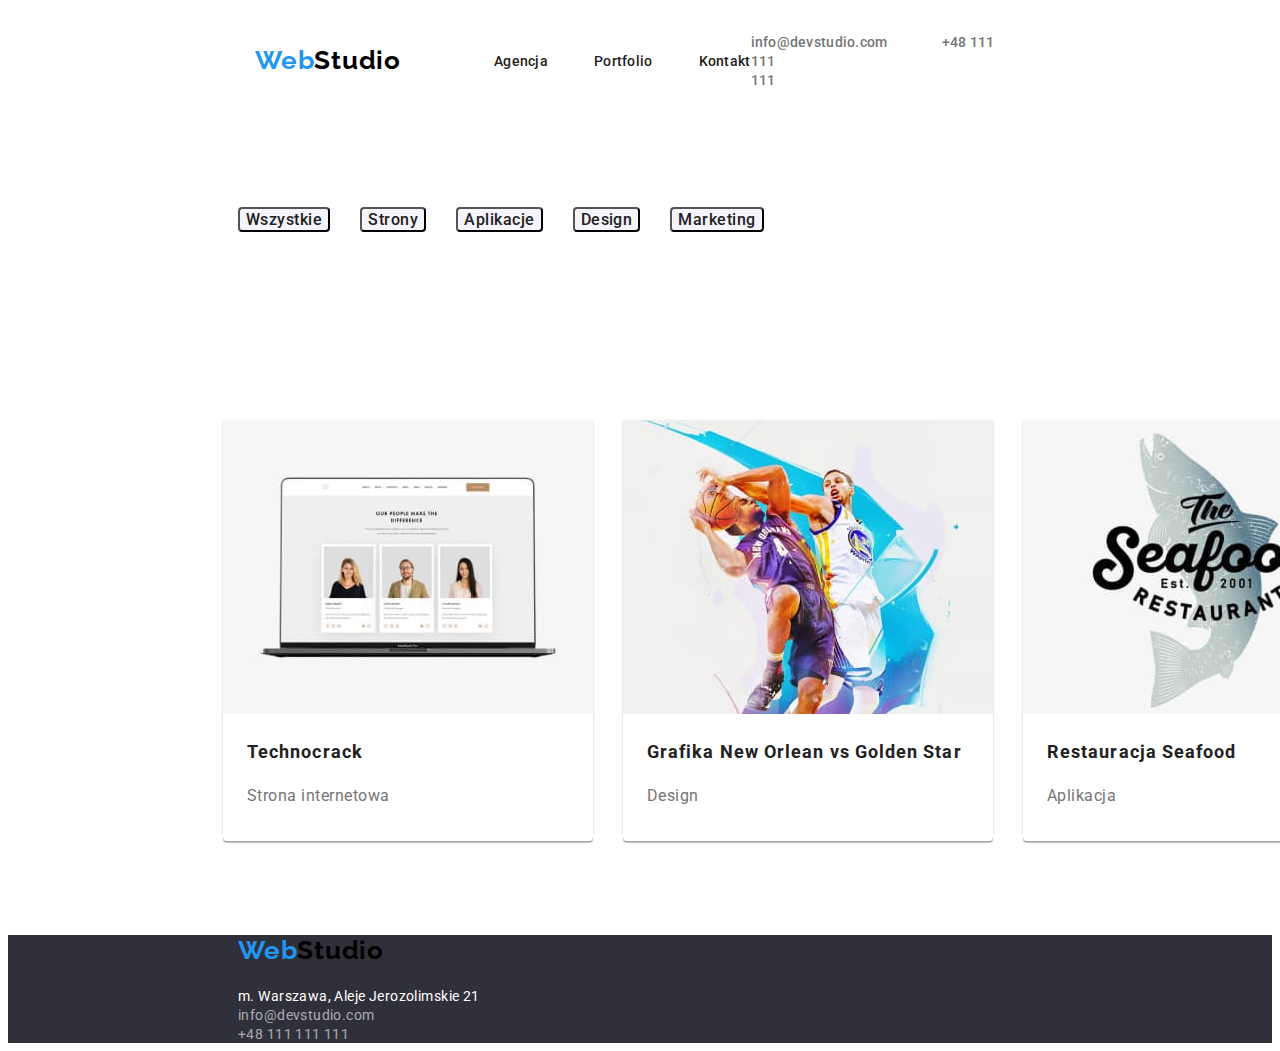
==== portfolio.html @ f0bede50 "Initial commit" ====
<!DOCTYPE html>
<html lang="en">

<head>
    <meta charset="UTF-8">
    <meta http-equiv="X-UA-Compatible" content="IE=edge">
    <meta name="viewport" content="width=device-width, initial-scale=1.0">
    <link rel="stylesheet" href="https://cdnjs.cloudflare.com/ajax/libs/modern-normalize/1.0.0/modern-normalize.min.css"
        integrity="sha512-ISS7cAi1PEhQ8jnbJpJZMd29NlhNj4AWYyLOSp2CE/CsHxTCu+r+t0D2yoJudVrd0/8fTVPUVDzY5Tvli75u/g=="
        crossorigin="anonymous">
    <link rel="stylesheet" href="css/styles.css">
    <link rel="preconnect" href="https://fonts.gstatic.com">
    <link href="https://fonts.googleapis.com/css2?family=Roboto:wght@400;500;700;900&display=swap" rel="stylesheet">
    <link rel="preconnect" href="https://fonts.gstatic.com">
    <link href="https://fonts.googleapis.com/css2?family=Raleway:wght@700&display=swap" rel="stylesheet">
    <title>Portfolio</title>
</head>

<body>

    <header class="header">
        <div class="container">
            <div class="navigation-logo">
                <a class="logo" href="index.html"><span class="web-item">Web</span><span
                        class="studio-item">Studio</span></a>
            </div>
    
            <nav class="first-navigation">
                <ul class="navigation">
                    <li class="navigation-list"><a class="sub-navigation" href="index.html">Agencja</a></li>
                    <li class="navigation-list"><a class="sub-navigation" href="portfolio.html">Portfolio</a></li>
                    <li class="navigation-list"><a class="sub-navigation" href="#">Kontakt</a></li>
                </ul>
            </nav>
            </nav>
            <div class="contacts">
    
                <a class="contacts-item" href="mailto:info@devstudio.com">info@devstudio.com</a>
                <a class="contacts-item" href="tel:+48111111111">+48 111 111 111</a>
            </div>
    
    
    
    </header>

<!-- BUTTON GROUP -->
<section class="section">
<div class="container">
    <ul class="btn-group">
        <li class="list"><a href="#"><button class="btn-item" type="button">Wszystkie</button></a></li>
        <li class="list"><a href="#"><button class="btn-item" type="button">Strony</button></a></li>
        <li class="list"><a href="#"><button class="btn-item" type="button">Aplikacje</button></a></li>
        <li class="list"><a href="#"><button class="btn-item" type="button">Design</button></a></li>
        <li class="list"><a href="#"><button class="btn-item" type="button">Marketing</button></a></li>
    </ul>
</div>
</section>
<!-- PROJECTS/IMAGES -->
<section class="section">
    <div>
        <ul class="item-list">
            <li class="image-list">
                <img class="image-projects" src="images/projects/comp.jpg" alt="laptop pokazuje trzy zdjęcia" width="370" height="294">
                <h3 class="projects-title">Technocrack</h3>
                <p class="projects-description">Strona internetowa</p>
            </li>

            <li class="image-list">
                <img class="image-projects" src="images/projects/basketball.jpg" alt="dwóch zawodników gra w koszykówkę" width="370" height="294">
                <h3 class="projects-title">Grafika New Orlean vs Golden Star</h3>
                <p class="projects-description">Design</p>
            </li>

            <li class="image-list">
                <img class="image-projects" src="images/projects/seafood.jpg" alt="logo ryby, restauracji z owocami morza " width="370" height="294">
                <h3 class="projects-title">Restauracja Seafood</h3>
                <p class="projects-description">Aplikacja</p>
            </li>

            <li class="image-list">
                <img class="image-projects" src="images/projects/headphones.jpg" alt="słuchawki" width="370" height="294">
                <h3 class="projects-title">Projekt Prime</h3>
                <p class="projects-description">Marketing</p>
            </li>

            <li class="image-list">
                <img class="image-projects" src="images/projects/boxes.jpg" alt="dwa pudełka" width="370" height="294">
                <h3 class="projects-title">Project Boxes</h3>
                <p class="projects-description">Aplikacja</p>
            </li>

            <li class="image-list">
                <img class="image-projects" src="images/projects/imac.jpg" alt="imac" width="370" height="294">
                <h3 class="projects-title">Inspiration has no Borders</h3>
                <p class="projects-description">Strona internetowa</p>
            </li>

            <li class="image-list">
                <img class="image-projects" src="images/projects/newspaper.jpg" alt="otwarte czasopismo" width="370" height="294">
                <h3 class="projects-title">Magazyn Limited Edition</h3>
                <p class="projects-description">Design</p>
            </li>

            <li class="image-list">
                <img class="image-projects" src="images/projects/label.jpg" alt="etykieta" width="370" height="294">
                <h3 class="projects-title">Project LAB</h3>
                <p class="projects-description">Marketing</p>
            </li>

            <li class="image-list">
                <img class="image-projects" src="images/projects/laptop.jpg" alt="rosnąca działalnoś gospodarcza" width="370" height="294">
                <h3 class="projects-title">Growing Business</h3>
                <p class="projects-description">Aplikacja</p>
            </li>
        </ul>
    </div>
</section>




<footer class="background-color-footer">
    <div class="footer-logo">
        <a class="logo" href="index.html"><span class="web-item">Web</span><span class="studio-item">Studio</span></a>
    </div>
    <section class="footer">
        <address class="bottom-adress">

            <ul class="adress">
                <li class="footer-list"><a class="adress-item map" href="https://goo.gl/maps/Lxkzra3BhB6dTE5c8"
                        target="_blank">m. Warszawa, Aleje Jerozolimskie 21</a></li>
                <li class="footer-list"><a class="adress-item" href="mailto:info@devstudio.com">info@devstudio.com</a>
                </li>
                <li class="footer-list"><a class="adress-item" href="tel:+48111111111">+48 111 111 111</a></li>
            </ul>
        </address>

</footer>
</section>

</div>

</body>

</html>
---- css/styles.css ----
:root {
  --main-font: 'Roboto', sans-serif;
  --secondary-font: 'Raleway', sans-serif;
  --main-color: #2196f3;
  /* ---dodatek--- */
  --secondar-color: #cd329a;
}

body {
  font-family: var(--main-font);
  background-color: #ffffff;
}
h1,
h2,
h3,
h4,
h5,
h6 {
  margin: 0;
}
ul,
ol {
  margin: 0;
  padding: 0;
}
p {
  padding: 0;
}
img {
  display: block;
}

.section {
  padding: 94px 215px;
} 
.container {
  /* display:flex; */
  width: 1200px;
  padding: 0 15px;
  align-items: center;
  margin: 0 auto;
}

/* === LOGO/HERO === */
.header .container {
  display: flex;
  align-items: center;
  padding-top: 24px;
  padding-bottom: 24px;
}
.navigation-logo {
  display: flex;
  align-items: center;
}
.logo {
  /* 
    position: absolute;  <-- co to robi? 
    width: 145px;
    height: 31px;
    left: 215px;
    top: 24px;  */

  font-family: var(--secondary-font);
  font-style: normal;
  font-weight: bold;
  font-size: 26px;
  line-height: 1.192;
  letter-spacing: 0.03em;
  text-decoration: none;
  margin-left: 215px;
  margin-right: 93px;
}
.web-item {
  color: var(--main-color);
}
.studio-item {
  color: #000000;
}
/* === END LOGO === */

/* === NAVIGATION === */

.sub-navigation {
  text-decoration: none;
  font-family: var(--main-font);
  font-style: normal;
  font-weight: 500;
  font-size: 14px;
  line-height: 1, 142;
  letter-spacing: 0.02em;
  color: #212121;
  display: flex;
}
.sub-navigation:hover,
.sub-navigation:focus {
  color: var(--main-color);
}
.sub-navigation:active {
  color: var(--secondar-color);
}
.navigation-list:not(:last-child) {
  margin-right: 46px;
}
.navigation {
  cursor: pointer;
  list-style-type: none;
  display: flex;
}

/* === END NAVIGATION === */

/* === CONTACTS ===  (zrobić konkretniejsze klasy - lepsza przejrzystość/modyfikalność kodu) */

.header .contacts {
  margin-left: auto;
}
.contacts {
  list-style-type: none;
  margin-right: 227px;
}
.contacts-item:not(:last-child) {
  margin-right: 50px;
}
.contacts-item {
  color: #757575;
  cursor: pointer;
  text-decoration: none;
  font-family: var(--main-font);
  font-style: normal;
  font-weight: 500;
  font-size: 14px;
  line-height: 1, 142;
  letter-spacing: 0.02em;
  margin-right: 227px;
}
.contacts-item:hover,
.contacts-item:focus {
  color: var(--main-color);
}
.contacts-item:active {
  color: var(--secondar-color);
}

/* === END CONTACTS === */

/* === ADRESS === */
.adress {
  list-style-type: none;
}
.adress-item {
  font-family: var(--main-font);
  font-style: normal;
  font-weight: normal;
  font-size: 14px;
  line-height: 1, 714;
  letter-spacing: 0.03em;
  color: rgba(255, 255, 255, 0.6);
  text-decoration: none;
}
.adress-item:hover,
.adress-item:focus {
  color: var(--main-color);
}
.adress-item:active {
  color: var(--secondar-color);
}
/* nadpisuje klasę "adress-item */
.map {
  font-family: var(--main-font);
  font-style: normal;
  font-weight: normal;
  font-size: 14px;
  line-height: 1, 714;
  letter-spacing: 0.03em;
  color: #ffffff;
}
/*--- DODATEK dla widoczności--- */
.background-color-footer {
  background-color: #2f303a;
}
/* === END ADRESS === */

/* === NAGŁÓWEK === */
.big-title .contacts {
  display: flex;
}
.btn-modal .container {
  display: flex;
  padding: 350px 700px 200px;
}
.main-title {
  font-family: var(--main-font);
  font-style: normal;
  font-weight: 900;
  font-size: 44px;
  line-height: 1, 363;
  text-align: center;
  letter-spacing: 0.06em;
  text-transform: uppercase;
  color: #ffffff;
  display: flex;
  padding: 200px 452px 280px;
}
.big-title {
  /*--- DODATEK dla widoczności--- */
  background-color: #2f303a;
  display: flex;
  align-items: center;
}
.btn-modal {
  padding: 350px 700px 200px;
}
.btn-group {
  display: flex;
  align-items: center;
}
.list:not(:last-child) {
  margin-right: 30px;
}
.btn {
  background: var(--main-color);
  box-shadow: 0px 4px 4px rgba(0, 0, 0, 0.15);
  border-radius: 4px;
  font-family: 'Roboto';
  font-style: normal;
  font-weight: bold;
  font-size: 16px;
  line-height: 1, 875;
  display: flex;
  align-items: center;
  text-align: center;
  letter-spacing: 0.06em;
  color: #ffffff;
  cursor: pointer;
  display: flex;
  align-items: center;
  padding: 10px 42px;
}
.btn:hover,
.btn:focus {
  background: var(--main-color);
}
.btn:active {
  background-color: var(--secondar-color);
}
/* === END NAGŁÓWEK === */

/* === 4X OPIS === */

.description .container {
  display: flex;
  padding: 774px 1474px 215px;
}
.description-list {
  list-style-type: none;
  display: flex;
}
.title-list:not(:last-child) {
  margin-right: 30px;
}
.title-text {
  font-family: var(--main-font);
  font-style: normal;
  font-weight: bold;
  font-size: 14px;
  line-height: 1, 142;
  letter-spacing: 0.03em;
  text-transform: uppercase;
  color: #212121;
}
.text {
  font-family: var(--main-font);
  font-style: normal;
  font-weight: normal;
  font-size: 14px;
  line-height: 1, 714;
  letter-spacing: 0.03em;
  color: #757575;
  margin-top: 10px;
}
/* === END 4X OPIS === */

/* === SECOND TITLE(S) === */
.second-title {
  font-family: var(--main-font);
  font-style: normal;
  font-weight: bold;
  font-size: 36px;
  line-height: 1, 166;
  text-align: center;
  letter-spacing: 0.03em;
  color: #212121;
  margin-bottom: 50px;
  padding-right: 624px;
  padding-left: 624px;
}
/* === END SECOND TITLE(S) === */

/* ===--- CZYM SIĘ ZAJMUJEMY (zdjęcia) /// ZESPÓŁ /// PROJECT/IMAGES---=== */

.item-list {
  list-style-type: none;
  display: flex;
  align-items: center;
}
.image-list:not(:last-child) {
  margin-right: 30px;
}
/* ===--- END CZYM SIĘ ZAJMUJEMY (zdjęcia) /// ZESPÓŁ /// PROJECT/IMAGES ---=== */

/* === ZESPÓŁ ===*/
.projects-title {
  padding-left: 24px;
}
.projects-description {
  padding-left: 24px;
}
.image {
  display: flex;
  align-items: center;
  margin-bottom: 30px;
}
.image-projects {
  margin-bottom: 20px;
}
.image-list {
  background-color: #fff;
  box-shadow: 0px 1px 3px rgba(0, 0, 0, 0.12), 0px 1px 1px rgba(0, 0, 0, 0.14),
    0px 2px 1px rgba(0, 0, 0, 0.2);
  border-radius: 0px 0px 4px 4px;
}
.third-title {
  font-family: var(--main-font);
  font-style: normal;
  font-weight: 500;
  font-size: 16px;
  line-height: 1, 187;
  text-align: center;
  letter-spacing: 0.03em;
  color: #212121;
  margin-bottom: 10px;
}
.worker {
  font-family: var(--main-font);
  font-style: normal;
  font-weight: normal;
  font-size: 16px;
  line-height: 1, 187;
  text-align: center;
  letter-spacing: 0.03em;
  color: #757575;
  padding-bottom: 10px;
}
.team {
  background-color: #f5f4fa;
  padding: 94px 695px;
}
/* === END ZESPÓŁ ===*/

/* === BUTTON GROUP === */
.btn-group {
  list-style-type: none;
}
.btn-item {
  background: #f5f4fa;
  border-radius: 4px;
  cursor: pointer;
  font-family: var(--main-font);
  font-style: normal;
  font-weight: 500;
  font-size: 16px;
  line-height: 1, 625;
  text-align: center;
  letter-spacing: 0.03em;
  color: #212121;
}
.btn-item:hover,
.btn-item:focus {
  background-color: var(--main-color);
}
.btn-item:active {
  background-color: var(--secondar-color);
}
/* === END BUTTON GROUP === */

/* PROJECTS/IMAGES */
.image-projects {
  width: 370px;
  height: 294px;
}
.projects-title {
  font-family: var(--main-font);
  font-style: normal;
  font-weight: bold;
  font-size: 18px;
  line-height: 2;
  letter-spacing: 0.06em;
  color: #212121;
  margin-bottom: 4px;
}
.projects-description {
  font-family: var(--main-font);
  font-style: normal;
  font-weight: normal;
  font-size: 16px;
  line-height: 1, 875;
  letter-spacing: 0.03em;
  color: #757575;
  padding-bottom: 20px;
}
/* END PROJECTS/IMAGES */

/* ===== FOOTER ===== */
.footer-logo {
  padding-left: 15px;
  margin-bottom: 20px;
}
.adress {
  padding-left: 15px;
  margin-left: 215px;
}
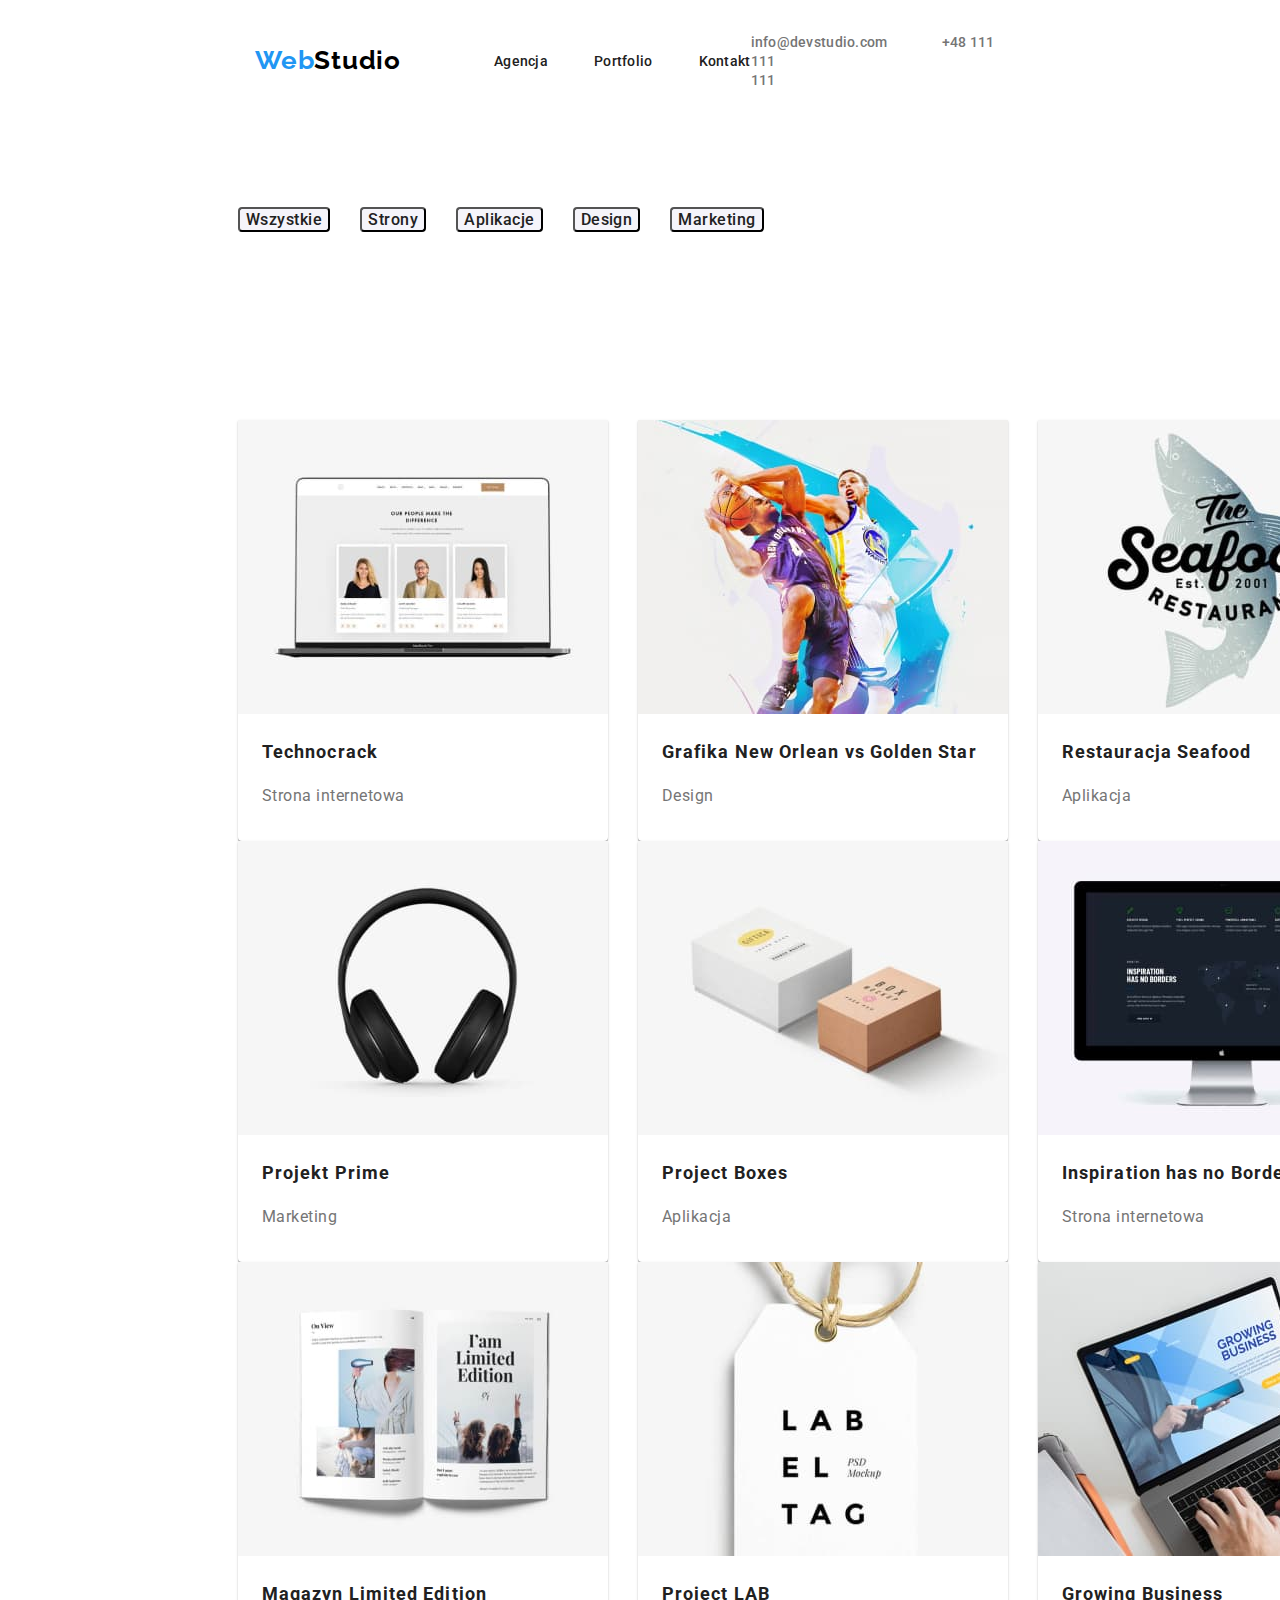
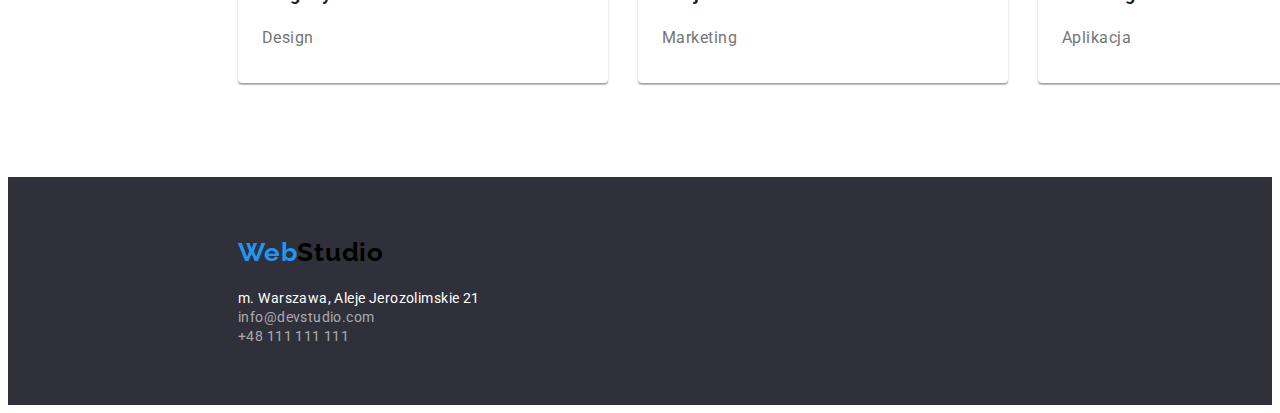
==== commit d2aa077d: "changes position css/flex wrap" ====
--- a/portfolio.html
+++ b/portfolio.html
@@ -40,7 +40,7 @@
             </div>
     
     
-    
+   
     </header>
 
 <!-- BUTTON GROUP -->
@@ -57,7 +57,7 @@
 </section>
 <!-- PROJECTS/IMAGES -->
 <section class="section">
-    <div>
+    <div class="container"> 
         <ul class="item-list">
             <li class="image-list">
                 <img class="image-projects" src="images/projects/comp.jpg" alt="laptop pokazuje trzy zdjęcia" width="370" height="294">
@@ -135,9 +135,9 @@
             </ul>
         </address>
 
+
+</section>
 </footer>
-</section>
-
 </div>
 
 </body>
--- a/css/styles.css
+++ b/css/styles.css
@@ -181,13 +181,6 @@
 /* === END ADRESS === */
 
 /* === NAGŁÓWEK === */
-.big-title .contacts {
-  display: flex;
-}
-.btn-modal .container {
-  display: flex;
-  padding: 350px 700px 200px;
-}
 .main-title {
   font-family: var(--main-font);
   font-style: normal;
@@ -199,7 +192,7 @@
   text-transform: uppercase;
   color: #ffffff;
   display: flex;
-  padding: 200px 452px 280px;
+  padding: 200px 452px 30px;
 }
 .big-title {
   /*--- DODATEK dla widoczności--- */
@@ -208,11 +201,11 @@
   align-items: center;
 }
 .btn-modal {
-  padding: 350px 700px 200px;
+  padding: 0 700px 200px 700px;
+  display: flex;
 }
 .btn-group {
   display: flex;
-  align-items: center;
 }
 .list:not(:last-child) {
   margin-right: 30px;
@@ -302,6 +295,7 @@
   list-style-type: none;
   display: flex;
   align-items: center;
+  flex-wrap: wrap;
 }
 .image-list:not(:last-child) {
   margin-right: 30px;
@@ -413,9 +407,13 @@
 /* ===== FOOTER ===== */
 .footer-logo {
   padding-left: 15px;
+  padding-top: 60px;
   margin-bottom: 20px;
 }
 .adress {
   padding-left: 15px;
   margin-left: 215px;
 }
+.background-color-footer {
+  padding-bottom: 60px;
+}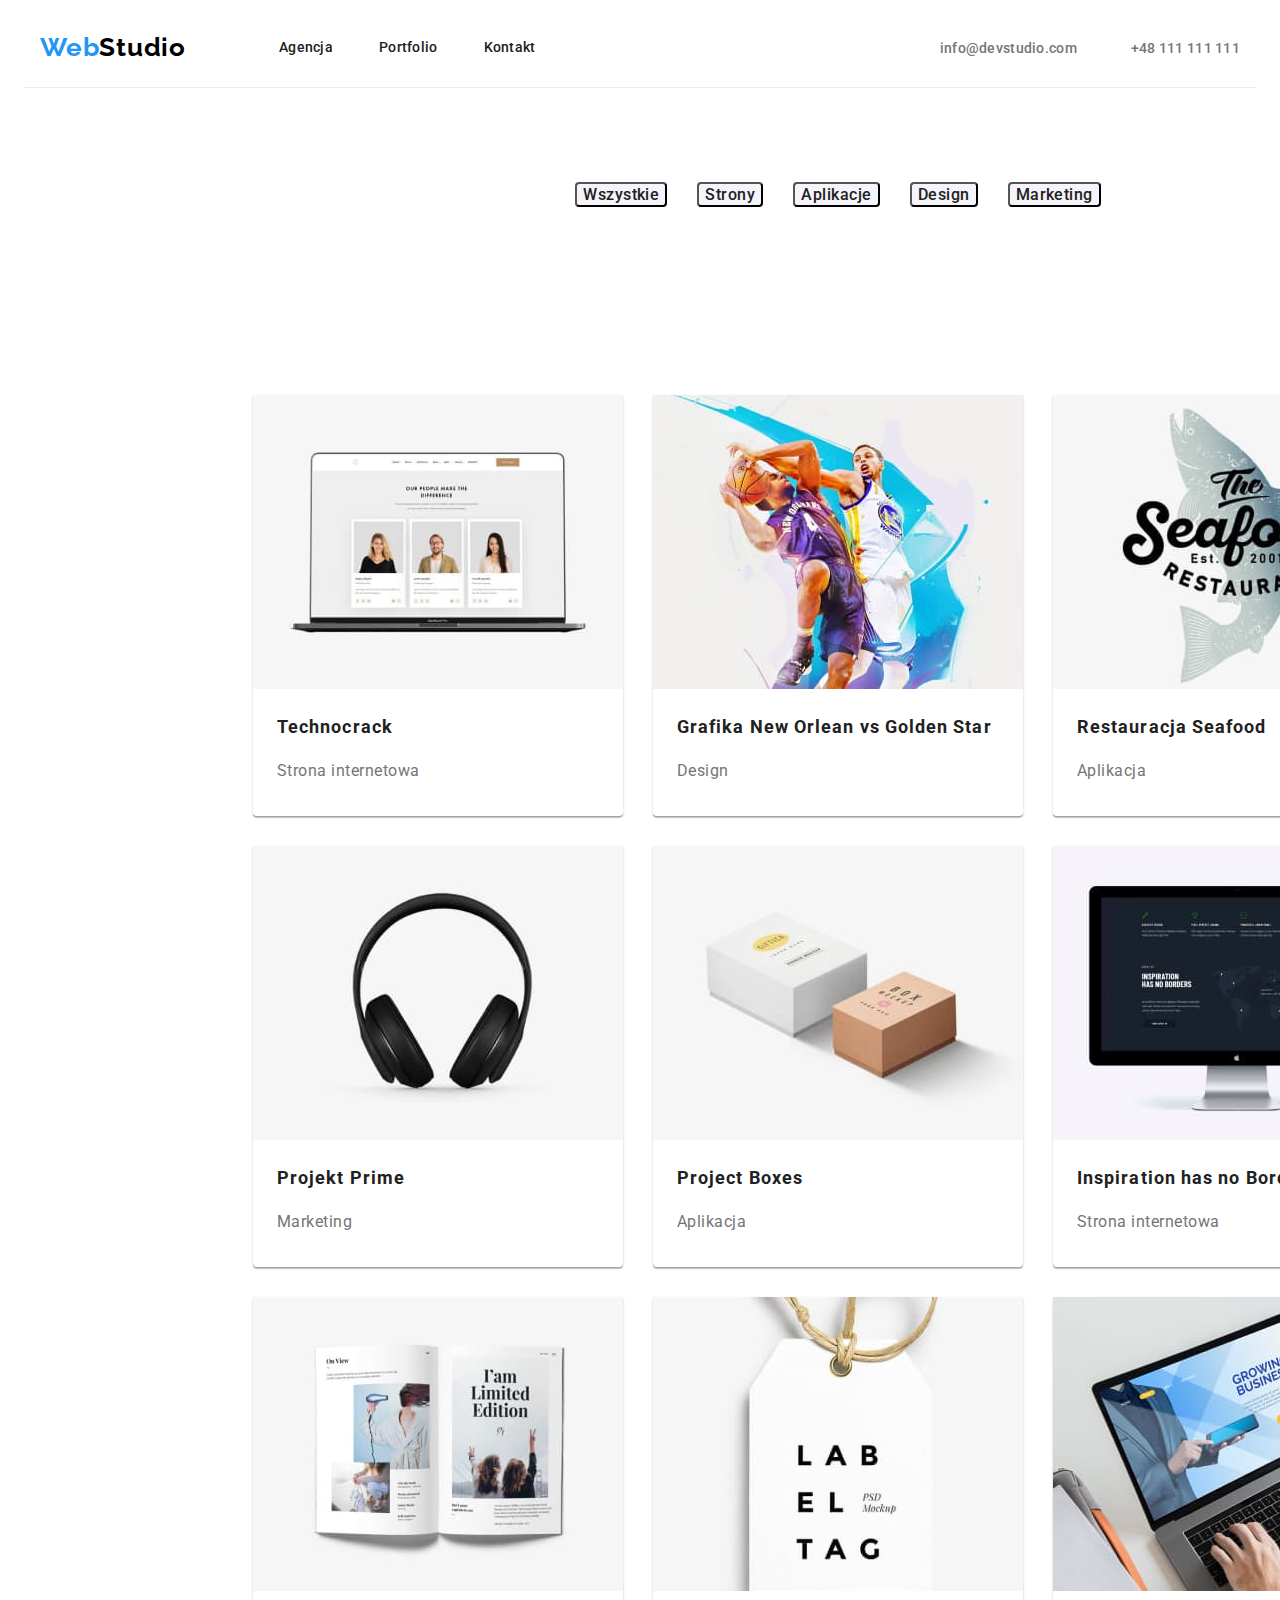
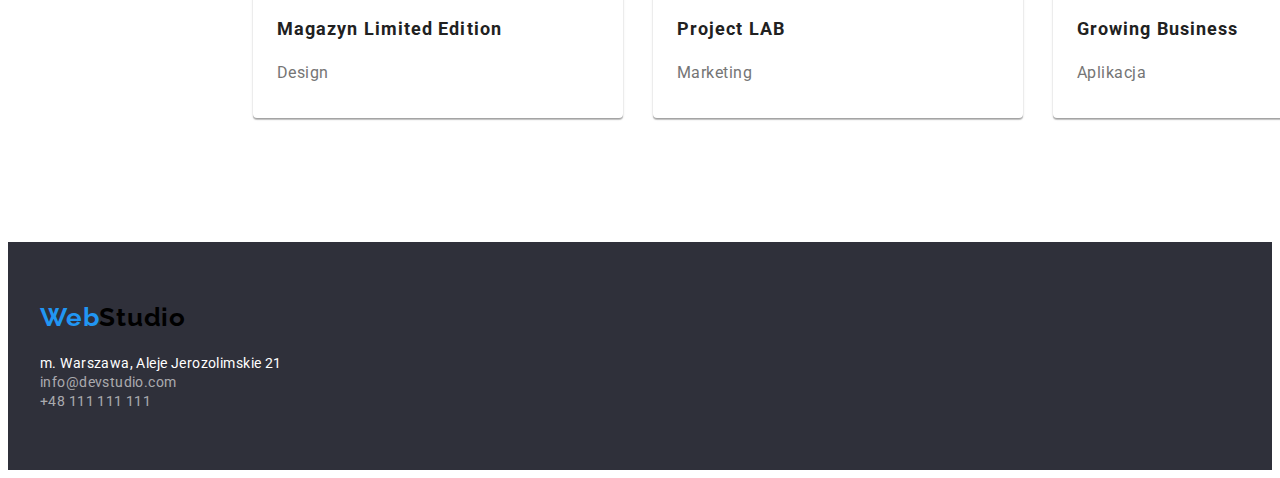
==== commit a1aaf2e0: "element positioning (header/main-title/image grid" ====
--- a/portfolio.html
+++ b/portfolio.html
@@ -58,8 +58,14 @@
 <!-- PROJECTS/IMAGES -->
 <section class="section">
     <div class="container"> 
+
+
+     
+
+
         <ul class="item-list">
             <li class="image-list">
+
                 <img class="image-projects" src="images/projects/comp.jpg" alt="laptop pokazuje trzy zdjęcia" width="370" height="294">
                 <h3 class="projects-title">Technocrack</h3>
                 <p class="projects-description">Strona internetowa</p>
@@ -113,17 +119,18 @@
                 <p class="projects-description">Aplikacja</p>
             </li>
         </ul>
+    
     </div>
 </section>
 
+<footer class="background-color-footer">
+    <div class="container">
+        <div class="footer-logo">
+            <a class="logo" href="index.html"><span class="web-item">Web</span><span
+                    class="studio-item">Studio</span></a>
+        </div>
 
 
-
-<footer class="background-color-footer">
-    <div class="footer-logo">
-        <a class="logo" href="index.html"><span class="web-item">Web</span><span class="studio-item">Studio</span></a>
-    </div>
-    <section class="footer">
         <address class="bottom-adress">
 
             <ul class="adress">
@@ -134,11 +141,8 @@
                 <li class="footer-list"><a class="adress-item" href="tel:+48111111111">+48 111 111 111</a></li>
             </ul>
         </address>
-
-
-</section>
+    </div>
 </footer>
-</div>
 
 </body>
 
--- a/css/styles.css
+++ b/css/styles.css
@@ -32,7 +32,7 @@
 
 .section {
   padding: 94px 215px;
-} 
+}
 .container {
   /* display:flex; */
   width: 1200px;
@@ -47,6 +47,7 @@
   align-items: center;
   padding-top: 24px;
   padding-bottom: 24px;
+  border-bottom: 1px solid #ececec;
 }
 .navigation-logo {
   display: flex;
@@ -67,7 +68,6 @@
   line-height: 1.192;
   letter-spacing: 0.03em;
   text-decoration: none;
-  margin-left: 215px;
   margin-right: 93px;
 }
 .web-item {
@@ -86,7 +86,7 @@
   font-style: normal;
   font-weight: 500;
   font-size: 14px;
-  line-height: 1, 142;
+  line-height: 1 142;
   letter-spacing: 0.02em;
   color: #212121;
   display: flex;
@@ -116,7 +116,6 @@
 }
 .contacts {
   list-style-type: none;
-  margin-right: 227px;
 }
 .contacts-item:not(:last-child) {
   margin-right: 50px;
@@ -129,9 +128,8 @@
   font-style: normal;
   font-weight: 500;
   font-size: 14px;
-  line-height: 1, 142;
+  line-height: 1 142;
   letter-spacing: 0.02em;
-  margin-right: 227px;
 }
 .contacts-item:hover,
 .contacts-item:focus {
@@ -152,7 +150,7 @@
   font-style: normal;
   font-weight: normal;
   font-size: 14px;
-  line-height: 1, 714;
+  line-height: 1 714;
   letter-spacing: 0.03em;
   color: rgba(255, 255, 255, 0.6);
   text-decoration: none;
@@ -170,7 +168,7 @@
   font-style: normal;
   font-weight: normal;
   font-size: 14px;
-  line-height: 1, 714;
+  line-height: 1 714;
   letter-spacing: 0.03em;
   color: #ffffff;
 }
@@ -186,23 +184,27 @@
   font-style: normal;
   font-weight: 900;
   font-size: 44px;
-  line-height: 1, 363;
+  line-height: 1 363;
   text-align: center;
   letter-spacing: 0.06em;
   text-transform: uppercase;
   color: #ffffff;
-  display: flex;
-  padding: 200px 452px 30px;
+  margin: auto;
+  display: flex;
+  /* justify-content: center; */
+  width: 696px;
+  height: 120px;
 }
 .big-title {
   /*--- DODATEK dla widoczności--- */
   background-color: #2f303a;
   display: flex;
-  align-items: center;
+  padding: 200px 452px;
 }
 .btn-modal {
-  padding: 0 700px 200px 700px;
-  display: flex;
+  /* padding: 0 700px 200px 700px; */
+  display: flex;
+  justify-content: center;
 }
 .btn-group {
   display: flex;
@@ -210,6 +212,7 @@
 .list:not(:last-child) {
   margin-right: 30px;
 }
+
 .btn {
   background: var(--main-color);
   box-shadow: 0px 4px 4px rgba(0, 0, 0, 0.15);
@@ -218,9 +221,7 @@
   font-style: normal;
   font-weight: bold;
   font-size: 16px;
-  line-height: 1, 875;
-  display: flex;
-  align-items: center;
+  line-height: 1 875;
   text-align: center;
   letter-spacing: 0.06em;
   color: #ffffff;
@@ -242,7 +243,7 @@
 
 .description .container {
   display: flex;
-  padding: 774px 1474px 215px;
+  padding-bottom: -1;
 }
 .description-list {
   list-style-type: none;
@@ -256,7 +257,7 @@
   font-style: normal;
   font-weight: bold;
   font-size: 14px;
-  line-height: 1, 142;
+  line-height: 1 142;
   letter-spacing: 0.03em;
   text-transform: uppercase;
   color: #212121;
@@ -266,10 +267,12 @@
   font-style: normal;
   font-weight: normal;
   font-size: 14px;
-  line-height: 1, 714;
+  line-height: 1 714;
   letter-spacing: 0.03em;
   color: #757575;
   margin-top: 10px;
+  width: 270px;
+  height: 75px;
 }
 /* === END 4X OPIS === */
 
@@ -279,13 +282,15 @@
   font-style: normal;
   font-weight: bold;
   font-size: 36px;
-  line-height: 1, 166;
+  line-height: 1 166;
   text-align: center;
   letter-spacing: 0.03em;
   color: #212121;
   margin-bottom: 50px;
-  padding-right: 624px;
-  padding-left: 624px;
+
+  justify-content: center;
+  /* padding-right: 624px;
+  padding-left: 624px; */
 }
 /* === END SECOND TITLE(S) === */
 
@@ -294,10 +299,15 @@
 .item-list {
   list-style-type: none;
   display: flex;
-  align-items: center;
   flex-wrap: wrap;
-}
-.image-list:not(:last-child) {
+  /* === align-items: center CZY justify-content: center === */
+  justify-content: center;
+}
+/* === jak to inaczej zapisać? ============================= */
+.image-list:nth-of-type(3n + 1) {
+  margin-right: 30px;
+}
+.image-list:nth-of-type(3n + 2) {
   margin-right: 30px;
 }
 /* ===--- END CZYM SIĘ ZAJMUJEMY (zdjęcia) /// ZESPÓŁ /// PROJECT/IMAGES ---=== */
@@ -322,13 +332,14 @@
   box-shadow: 0px 1px 3px rgba(0, 0, 0, 0.12), 0px 1px 1px rgba(0, 0, 0, 0.14),
     0px 2px 1px rgba(0, 0, 0, 0.2);
   border-radius: 0px 0px 4px 4px;
+  margin-bottom: 30px;
 }
 .third-title {
   font-family: var(--main-font);
   font-style: normal;
   font-weight: 500;
   font-size: 16px;
-  line-height: 1, 187;
+  line-height: 1 187;
   text-align: center;
   letter-spacing: 0.03em;
   color: #212121;
@@ -339,7 +350,7 @@
   font-style: normal;
   font-weight: normal;
   font-size: 16px;
-  line-height: 1, 187;
+  line-height: 1 187;
   text-align: center;
   letter-spacing: 0.03em;
   color: #757575;
@@ -347,13 +358,14 @@
 }
 .team {
   background-color: #f5f4fa;
-  padding: 94px 695px;
+  padding: 94px 215px;
 }
 /* === END ZESPÓŁ ===*/
 
 /* === BUTTON GROUP === */
 .btn-group {
   list-style-type: none;
+  justify-content: center;
 }
 .btn-item {
   background: #f5f4fa;
@@ -363,7 +375,7 @@
   font-style: normal;
   font-weight: 500;
   font-size: 16px;
-  line-height: 1, 625;
+  line-height: 1 625;
   text-align: center;
   letter-spacing: 0.03em;
   color: #212121;
@@ -397,7 +409,7 @@
   font-style: normal;
   font-weight: normal;
   font-size: 16px;
-  line-height: 1, 875;
+  line-height: 1 875;
   letter-spacing: 0.03em;
   color: #757575;
   padding-bottom: 20px;
@@ -406,14 +418,12 @@
 
 /* ===== FOOTER ===== */
 .footer-logo {
-  padding-left: 15px;
   padding-top: 60px;
   margin-bottom: 20px;
 }
-.adress {
-  padding-left: 15px;
-  margin-left: 215px;
-}
 .background-color-footer {
   padding-bottom: 60px;
-}+  padding-left: 15px;
+  padding-right: 15px;
+}
+/* ============================ */
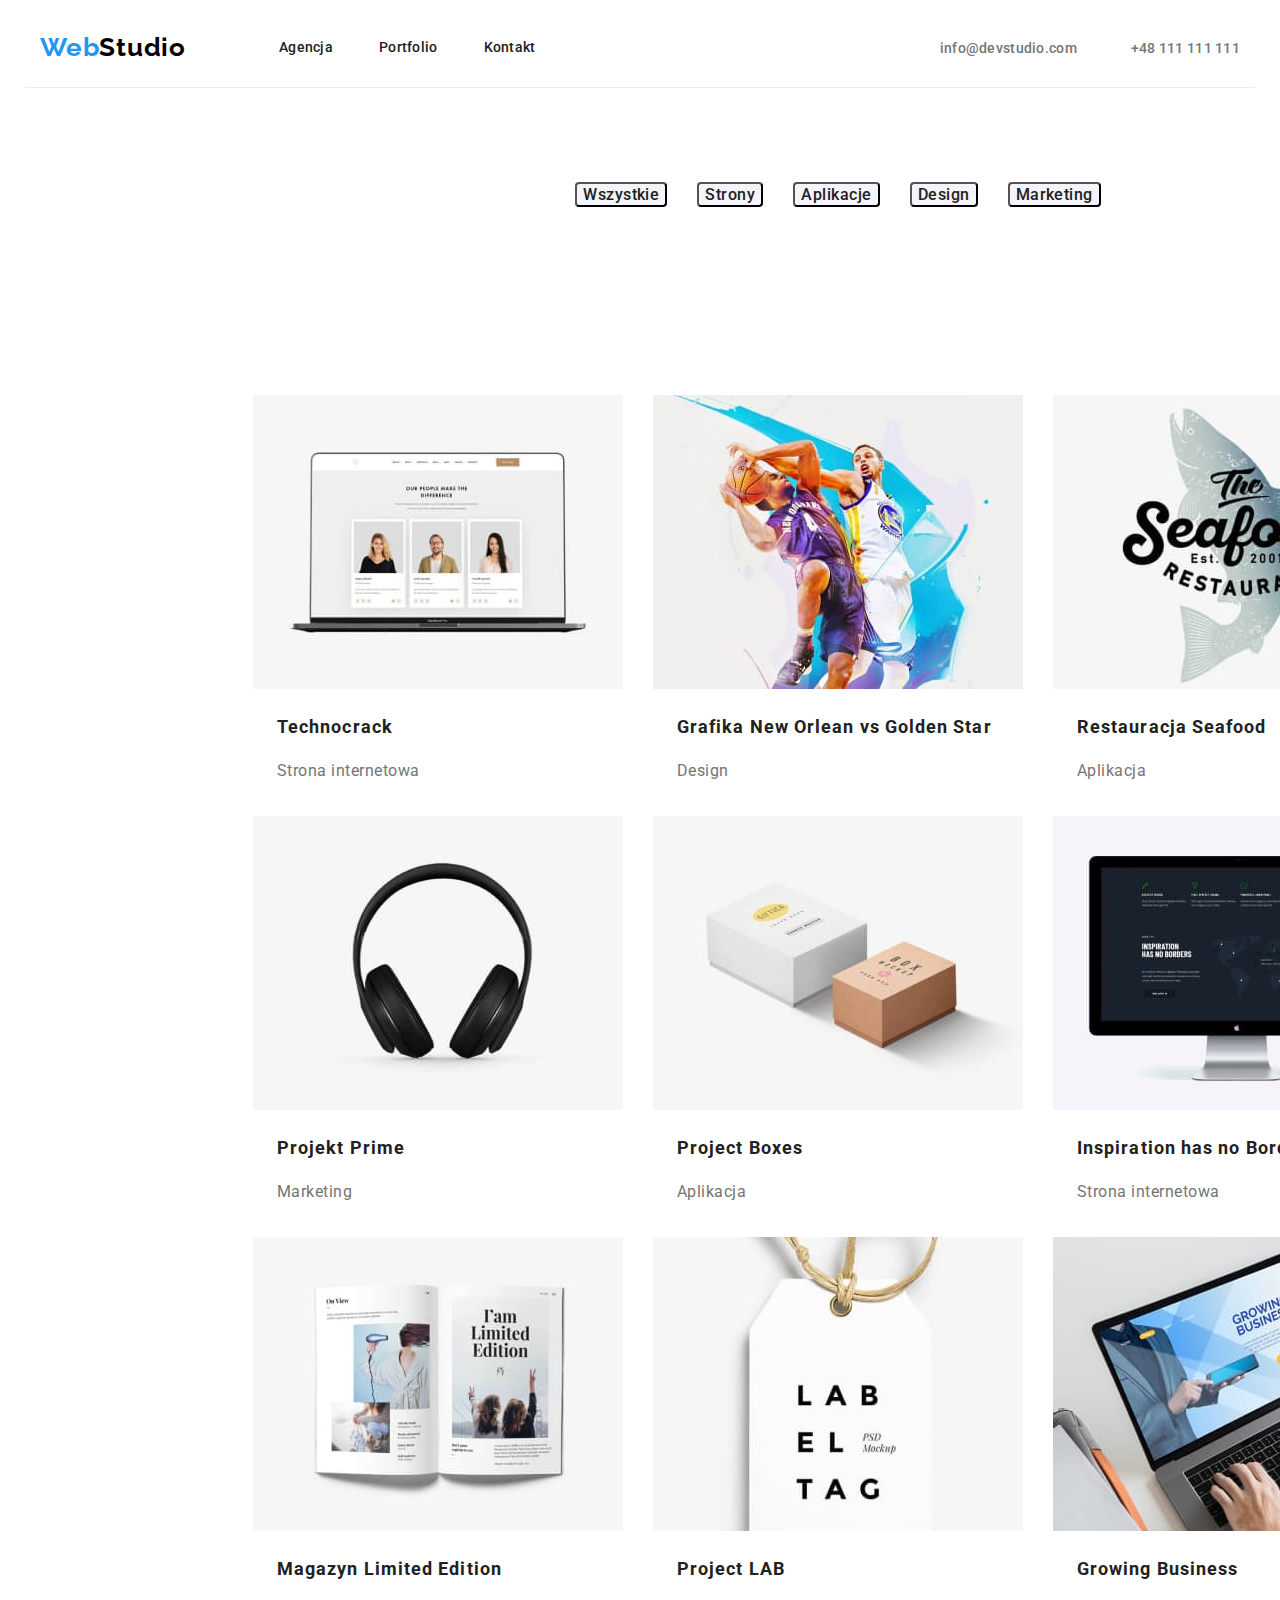
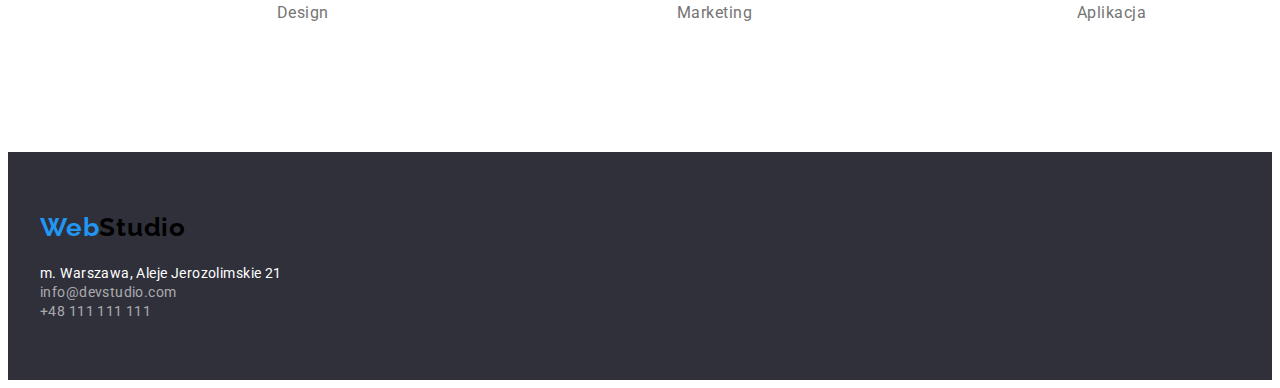
==== commit d2f98d72: "list changes (margin-right)" ====
--- a/portfolio.html
+++ b/portfolio.html
@@ -63,57 +63,57 @@
      
 
 
-        <ul class="item-list">
-            <li class="image-list">
+        <ul class="portfolio-list">
+            <li class="photo-list">
 
                 <img class="image-projects" src="images/projects/comp.jpg" alt="laptop pokazuje trzy zdjęcia" width="370" height="294">
                 <h3 class="projects-title">Technocrack</h3>
                 <p class="projects-description">Strona internetowa</p>
             </li>
 
-            <li class="image-list">
+            <li class="photo-list">
                 <img class="image-projects" src="images/projects/basketball.jpg" alt="dwóch zawodników gra w koszykówkę" width="370" height="294">
                 <h3 class="projects-title">Grafika New Orlean vs Golden Star</h3>
                 <p class="projects-description">Design</p>
             </li>
 
-            <li class="image-list">
+            <li class="photo-list">
                 <img class="image-projects" src="images/projects/seafood.jpg" alt="logo ryby, restauracji z owocami morza " width="370" height="294">
                 <h3 class="projects-title">Restauracja Seafood</h3>
                 <p class="projects-description">Aplikacja</p>
             </li>
 
-            <li class="image-list">
+            <li class="photo-list">
                 <img class="image-projects" src="images/projects/headphones.jpg" alt="słuchawki" width="370" height="294">
                 <h3 class="projects-title">Projekt Prime</h3>
                 <p class="projects-description">Marketing</p>
             </li>
 
-            <li class="image-list">
+            <li class="photo-list">
                 <img class="image-projects" src="images/projects/boxes.jpg" alt="dwa pudełka" width="370" height="294">
                 <h3 class="projects-title">Project Boxes</h3>
                 <p class="projects-description">Aplikacja</p>
             </li>
 
-            <li class="image-list">
+            <li class="photo-list">
                 <img class="image-projects" src="images/projects/imac.jpg" alt="imac" width="370" height="294">
                 <h3 class="projects-title">Inspiration has no Borders</h3>
                 <p class="projects-description">Strona internetowa</p>
             </li>
 
-            <li class="image-list">
+            <li class="photo-list">
                 <img class="image-projects" src="images/projects/newspaper.jpg" alt="otwarte czasopismo" width="370" height="294">
                 <h3 class="projects-title">Magazyn Limited Edition</h3>
                 <p class="projects-description">Design</p>
             </li>
 
-            <li class="image-list">
+            <li class="photo-list">
                 <img class="image-projects" src="images/projects/label.jpg" alt="etykieta" width="370" height="294">
                 <h3 class="projects-title">Project LAB</h3>
                 <p class="projects-description">Marketing</p>
             </li>
 
-            <li class="image-list">
+            <li class="photo-list">
                 <img class="image-projects" src="images/projects/laptop.jpg" alt="rosnąca działalnoś gospodarcza" width="370" height="294">
                 <h3 class="projects-title">Growing Business</h3>
                 <p class="projects-description">Aplikacja</p>
--- a/css/styles.css
+++ b/css/styles.css
@@ -243,7 +243,6 @@
 
 .description .container {
   display: flex;
-  padding-bottom: -1;
 }
 .description-list {
   list-style-type: none;
@@ -295,7 +294,7 @@
 /* === END SECOND TITLE(S) === */
 
 /* ===--- CZYM SIĘ ZAJMUJEMY (zdjęcia) /// ZESPÓŁ /// PROJECT/IMAGES---=== */
-
+/*  ---=== LISTY (różne) ===--- */
 .item-list {
   list-style-type: none;
   display: flex;
@@ -303,13 +302,26 @@
   /* === align-items: center CZY justify-content: center === */
   justify-content: center;
 }
+.photo-list:nth-of-type(3n + 1) {
+  margin-right: 30px;
+} 
+.photo-list:nth-of-type(3n + 2) {
+  margin-right: 30px;
+} 
+
+.portfolio-list {
+  list-style-type: none;
+  display: flex;
+  flex-wrap: wrap;
+  justify-content: center;
+}
 /* === jak to inaczej zapisać? ============================= */
-.image-list:nth-of-type(3n + 1) {
+/* .image-list:nth-of-type(3n + 1) {
   margin-right: 30px;
 }
 .image-list:nth-of-type(3n + 2) {
   margin-right: 30px;
-}
+} */
 /* ===--- END CZYM SIĘ ZAJMUJEMY (zdjęcia) /// ZESPÓŁ /// PROJECT/IMAGES ---=== */
 
 /* === ZESPÓŁ ===*/
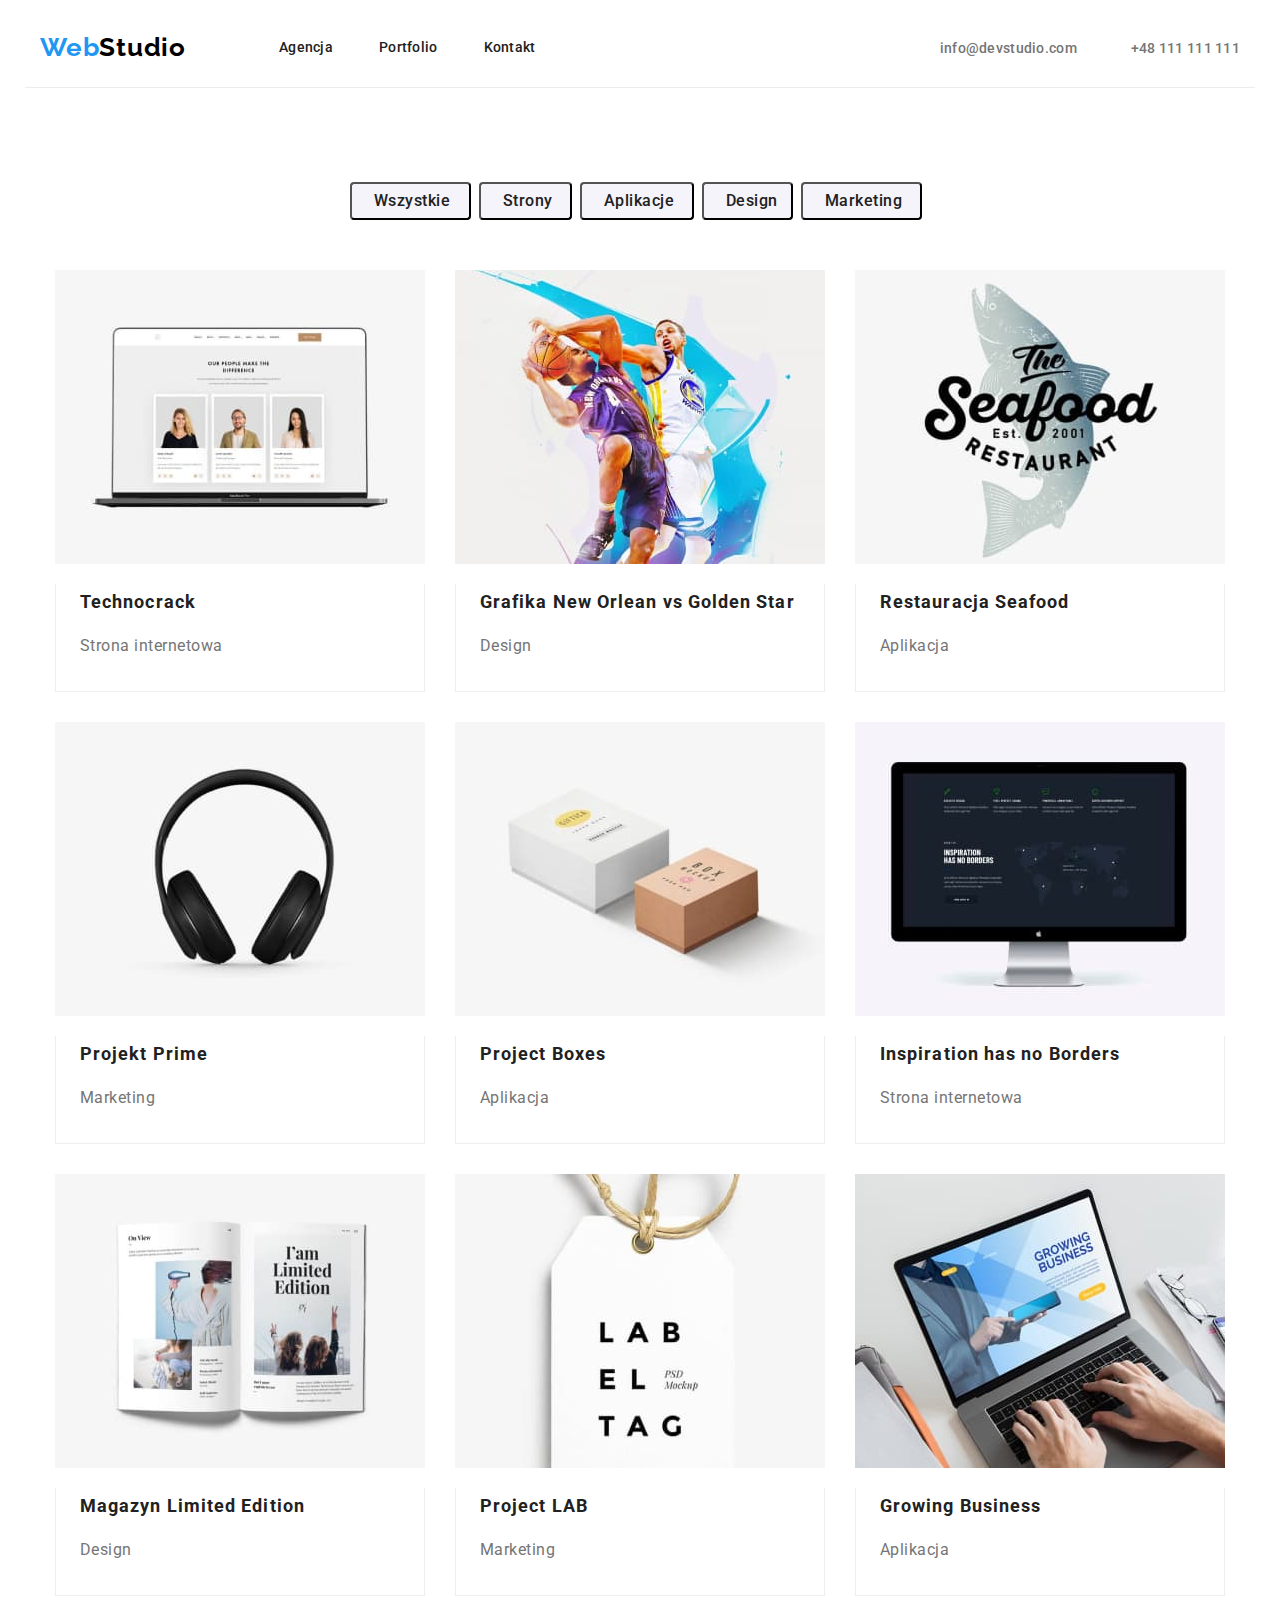
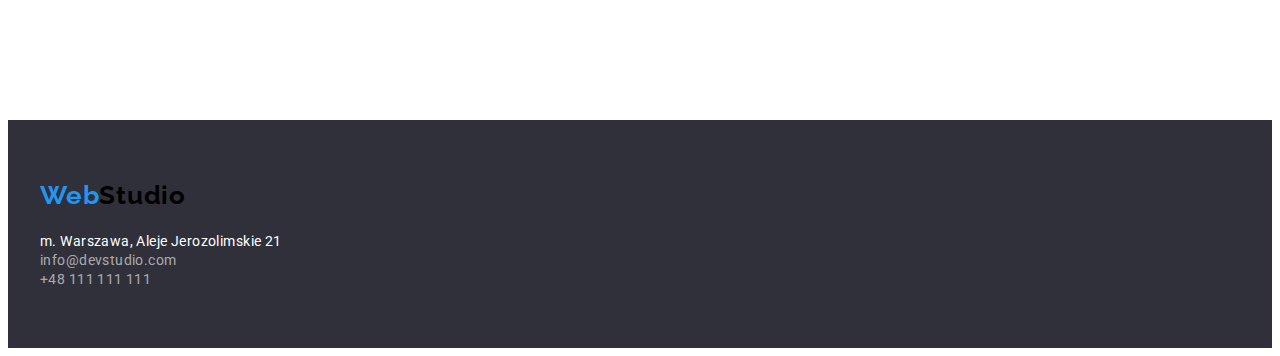
==== commit 52ece5d7: "setting buttons" ====
--- a/portfolio.html
+++ b/portfolio.html
@@ -44,19 +44,19 @@
     </header>
 
 <!-- BUTTON GROUP -->
-<section class="section">
+<section>
 <div class="container">
     <ul class="btn-group">
-        <li class="list"><a href="#"><button class="btn-item" type="button">Wszystkie</button></a></li>
-        <li class="list"><a href="#"><button class="btn-item" type="button">Strony</button></a></li>
-        <li class="list"><a href="#"><button class="btn-item" type="button">Aplikacje</button></a></li>
-        <li class="list"><a href="#"><button class="btn-item" type="button">Design</button></a></li>
-        <li class="list"><a href="#"><button class="btn-item" type="button">Marketing</button></a></li>
+        <li class="list-group"><a href="#"><button class="btn-item btn-first group" type="button">Wszystkie</button></a></li>
+        <li class="list-group"><a href="#"><button class="btn-item btn-second" type="button">Strony</button></a></li>
+        <li class="list-group"><a href="#"><button class="btn-item btn-third" type="button">Aplikacje</button></a></li>
+        <li class="list-group"><a href="#"><button class="btn-item btn-fourth" type="button">Design</button></a></li>
+        <li class="list-group"><a href="#"><button class="btn-item btn-fifth" type="button">Marketing</button></a></li>
     </ul>
 </div>
 </section>
 <!-- PROJECTS/IMAGES -->
-<section class="section">
+<section>
     <div class="container"> 
 
 
@@ -67,56 +67,74 @@
             <li class="photo-list">
 
                 <img class="image-projects" src="images/projects/comp.jpg" alt="laptop pokazuje trzy zdjęcia" width="370" height="294">
+                <div class="border-text">
                 <h3 class="projects-title">Technocrack</h3>
                 <p class="projects-description">Strona internetowa</p>
+                </div>
             </li>
 
             <li class="photo-list">
                 <img class="image-projects" src="images/projects/basketball.jpg" alt="dwóch zawodników gra w koszykówkę" width="370" height="294">
+                <div class="border-text">
                 <h3 class="projects-title">Grafika New Orlean vs Golden Star</h3>
                 <p class="projects-description">Design</p>
+                </div>
             </li>
 
             <li class="photo-list">
                 <img class="image-projects" src="images/projects/seafood.jpg" alt="logo ryby, restauracji z owocami morza " width="370" height="294">
+                <div class="border-text">
                 <h3 class="projects-title">Restauracja Seafood</h3>
                 <p class="projects-description">Aplikacja</p>
+                </div>
             </li>
 
             <li class="photo-list">
                 <img class="image-projects" src="images/projects/headphones.jpg" alt="słuchawki" width="370" height="294">
+                <div class="border-text">
                 <h3 class="projects-title">Projekt Prime</h3>
                 <p class="projects-description">Marketing</p>
+                </div>
             </li>
 
             <li class="photo-list">
                 <img class="image-projects" src="images/projects/boxes.jpg" alt="dwa pudełka" width="370" height="294">
+                <div class="border-text">
                 <h3 class="projects-title">Project Boxes</h3>
                 <p class="projects-description">Aplikacja</p>
+                </div>
             </li>
 
             <li class="photo-list">
                 <img class="image-projects" src="images/projects/imac.jpg" alt="imac" width="370" height="294">
+                <div class="border-text">
                 <h3 class="projects-title">Inspiration has no Borders</h3>
                 <p class="projects-description">Strona internetowa</p>
+                </div>
             </li>
 
             <li class="photo-list">
                 <img class="image-projects" src="images/projects/newspaper.jpg" alt="otwarte czasopismo" width="370" height="294">
+                <div class="border-text">
                 <h3 class="projects-title">Magazyn Limited Edition</h3>
                 <p class="projects-description">Design</p>
+                </div>
             </li>
 
             <li class="photo-list">
                 <img class="image-projects" src="images/projects/label.jpg" alt="etykieta" width="370" height="294">
+                <div class="border-text">
                 <h3 class="projects-title">Project LAB</h3>
                 <p class="projects-description">Marketing</p>
+                </div>
             </li>
 
             <li class="photo-list">
                 <img class="image-projects" src="images/projects/laptop.jpg" alt="rosnąca działalnoś gospodarcza" width="370" height="294">
+                <div class="border-text">
                 <h3 class="projects-title">Growing Business</h3>
                 <p class="projects-description">Aplikacja</p>
+                </div>
             </li>
         </ul>
     
--- a/css/styles.css
+++ b/css/styles.css
@@ -206,9 +206,7 @@
   display: flex;
   justify-content: center;
 }
-.btn-group {
-  display: flex;
-}
+
 .list:not(:last-child) {
   margin-right: 30px;
 }
@@ -229,6 +227,9 @@
   display: flex;
   align-items: center;
   padding: 10px 42px;
+  width: 200px;
+  height: 50px;
+  border: 0;
 }
 .btn:hover,
 .btn:focus {
@@ -304,16 +305,24 @@
 }
 .photo-list:nth-of-type(3n + 1) {
   margin-right: 30px;
-} 
+}
 .photo-list:nth-of-type(3n + 2) {
   margin-right: 30px;
-} 
-
+}
+.photo-list {
+  margin-bottom: 30px;
+  /*   jak ustawić linie bottom---
+  background: #FFFFFF;
+  border: 1px solid #EEEEEE;
+  box-sizing: border-box; */
+}
 .portfolio-list {
   list-style-type: none;
   display: flex;
   flex-wrap: wrap;
   justify-content: center;
+  padding-top: 0px;
+  padding-bottom: 94px;
 }
 /* === jak to inaczej zapisać? ============================= */
 /* .image-list:nth-of-type(3n + 1) {
@@ -344,7 +353,6 @@
   box-shadow: 0px 1px 3px rgba(0, 0, 0, 0.12), 0px 1px 1px rgba(0, 0, 0, 0.14),
     0px 2px 1px rgba(0, 0, 0, 0.2);
   border-radius: 0px 0px 4px 4px;
-  margin-bottom: 30px;
 }
 .third-title {
   font-family: var(--main-font);
@@ -374,10 +382,40 @@
 }
 /* === END ZESPÓŁ ===*/
 
-/* === BUTTON GROUP === */
+/* ---===== BUTTON GROUP =====--- */
+
+/* === BUTTONS - ALL OTHER === */
+.btn-first {
+  width: 121px;
+  height: 38px;
+}
+.btn-second {
+  width: 93px;
+  height: 38px;
+}
+.btn-third {
+  width: 114px;
+  height: 38px;
+}
+.btn-fourth {
+  width: 91px;
+  height: 38px;
+}
+.btn-fifth {
+  width: 121px;
+  height: 38px;
+}
+/* === END BUTTONS - ALL OTHER === */
+
 .btn-group {
   list-style-type: none;
   justify-content: center;
+  display: flex;
+  padding: 94px 518px 50px 510px;
+}
+/* ---not working--- */
+.list-group:not(:last-child) {
+  margin-right: 8px;
 }
 .btn-item {
   background: #f5f4fa;
@@ -391,10 +429,15 @@
   text-align: center;
   letter-spacing: 0.03em;
   color: #212121;
+  padding: 6px 22px;
 }
 .btn-item:hover,
 .btn-item:focus {
   background-color: var(--main-color);
+  color: #fff;
+  box-shadow: 0px 3px 1px rgba(0, 0, 0, 0.1), 0px 1px 2px rgba(0, 0, 0, 0.08),
+    0px 2px 2px rgba(0, 0, 0, 0.12);
+  border-radius: 4px;
 }
 .btn-item:active {
   background-color: var(--secondar-color);
@@ -402,6 +445,14 @@
 /* === END BUTTON GROUP === */
 
 /* PROJECTS/IMAGES */
+.border-text {
+  background: #ffffff;
+  border-right: 1px solid #eeeeee;
+  border-bottom: 1px solid #eeeeee;
+  border-left: 1px solid #eeeeee;
+  box-sizing: border-box;
+}
+
 .image-projects {
   width: 370px;
   height: 294px;
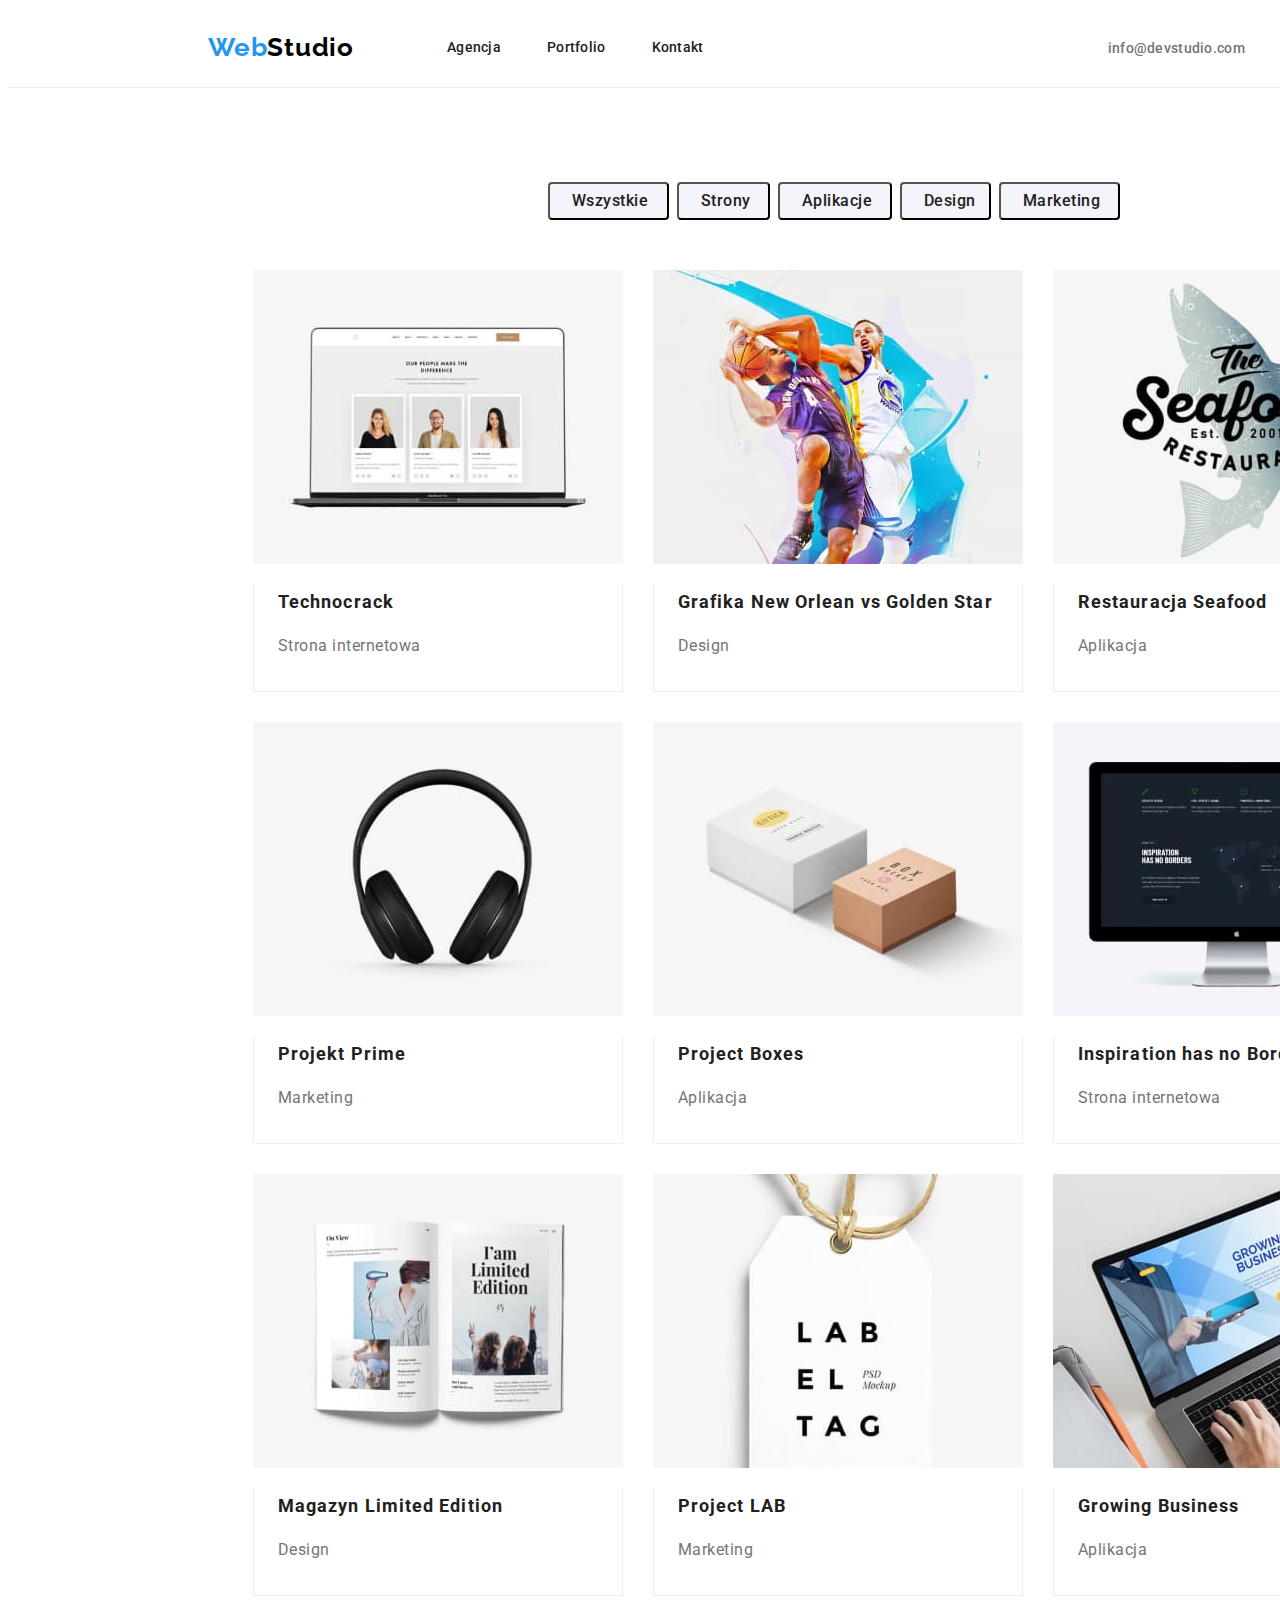
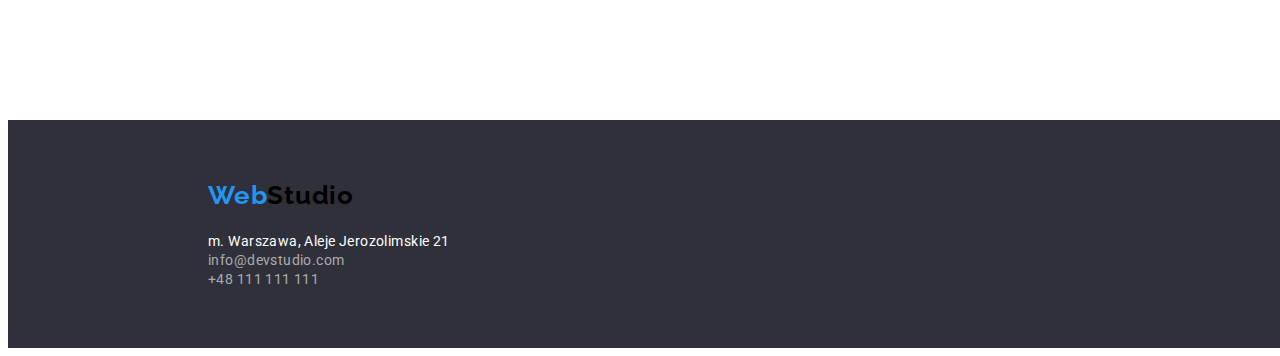
==== commit ca382ae7: "little changes sections (names/paddings)" ====
--- a/portfolio.html
+++ b/portfolio.html
@@ -44,7 +44,7 @@
     </header>
 
 <!-- BUTTON GROUP -->
-<section>
+<section class="buttons-section section">
 <div class="container">
     <ul class="btn-group">
         <li class="list-group"><a href="#"><button class="btn-item btn-first group" type="button">Wszystkie</button></a></li>
@@ -56,16 +56,10 @@
 </div>
 </section>
 <!-- PROJECTS/IMAGES -->
-<section>
+<section class="nine-images section">
     <div class="container"> 
-
-
-     
-
-
         <ul class="portfolio-list">
             <li class="photo-list">
-
                 <img class="image-projects" src="images/projects/comp.jpg" alt="laptop pokazuje trzy zdjęcia" width="370" height="294">
                 <div class="border-text">
                 <h3 class="projects-title">Technocrack</h3>
--- a/css/styles.css
+++ b/css/styles.css
@@ -9,6 +9,7 @@
 body {
   font-family: var(--main-font);
   background-color: #ffffff;
+  width: 1600px;
 }
 h1,
 h2,
@@ -42,12 +43,14 @@
 }
 
 /* === LOGO/HERO === */
+.header {
+  border-bottom: 1px solid #ececec;
+}
 .header .container {
   display: flex;
   align-items: center;
   padding-top: 24px;
   padding-bottom: 24px;
-  border-bottom: 1px solid #ececec;
 }
 .navigation-logo {
   display: flex;
@@ -227,9 +230,13 @@
   display: flex;
   align-items: center;
   padding: 10px 42px;
-  width: 200px;
+  min-width: 200px;
   height: 50px;
   border: 0;
+  justify-content: center;
+}
+.btn::first-letter {
+  text-transform: uppercase;
 }
 .btn:hover,
 .btn:focus {
@@ -241,7 +248,9 @@
 /* === END NAGŁÓWEK === */
 
 /* === 4X OPIS === */
-
+.description-four-times.section {
+  padding-bottom: 0px;
+}
 .description .container {
   display: flex;
 }
@@ -249,7 +258,7 @@
   list-style-type: none;
   display: flex;
 }
-.title-list:not(:last-child) {
+.description-list .title-list:not(:last-child) {
   margin-right: 30px;
 }
 .title-text {
@@ -296,6 +305,9 @@
 
 /* ===--- CZYM SIĘ ZAJMUJEMY (zdjęcia) /// ZESPÓŁ /// PROJECT/IMAGES---=== */
 /*  ---=== LISTY (różne) ===--- */
+.what-we-do-second .container {
+  display: flex;
+}
 .item-list {
   list-style-type: none;
   display: flex;
@@ -311,10 +323,9 @@
 }
 .photo-list {
   margin-bottom: 30px;
-  /*   jak ustawić linie bottom---
-  background: #FFFFFF;
-  border: 1px solid #EEEEEE;
-  box-sizing: border-box; */
+}
+.nine-images.section {
+  padding-top: 0px;
 }
 .portfolio-list {
   list-style-type: none;
@@ -322,7 +333,7 @@
   flex-wrap: wrap;
   justify-content: center;
   padding-top: 0px;
-  padding-bottom: 94px;
+  padding-bottom: 0px;
 }
 /* === jak to inaczej zapisać? ============================= */
 /* .image-list:nth-of-type(3n + 1) {
@@ -334,6 +345,9 @@
 /* ===--- END CZYM SIĘ ZAJMUJEMY (zdjęcia) /// ZESPÓŁ /// PROJECT/IMAGES ---=== */
 
 /* === ZESPÓŁ ===*/
+.employee .container {
+  display: flex;
+}
 .projects-title {
   padding-left: 24px;
 }
@@ -406,14 +420,17 @@
   height: 38px;
 }
 /* === END BUTTONS - ALL OTHER === */
-
+/* --- nadpisauje padding klasy "section"! --- */
+.buttons-section.section {
+  padding-bottom: 50px;
+}
 .btn-group {
   list-style-type: none;
   justify-content: center;
   display: flex;
-  padding: 94px 518px 50px 510px;
-}
-/* ---not working--- */
+  padding-right: 518px;
+  padding-left: 510px;
+}
 .list-group:not(:last-child) {
   margin-right: 8px;
 }
@@ -445,6 +462,8 @@
 /* === END BUTTON GROUP === */
 
 /* PROJECTS/IMAGES */
+.nine-images.section {
+}
 .border-text {
   background: #ffffff;
   border-right: 1px solid #eeeeee;
